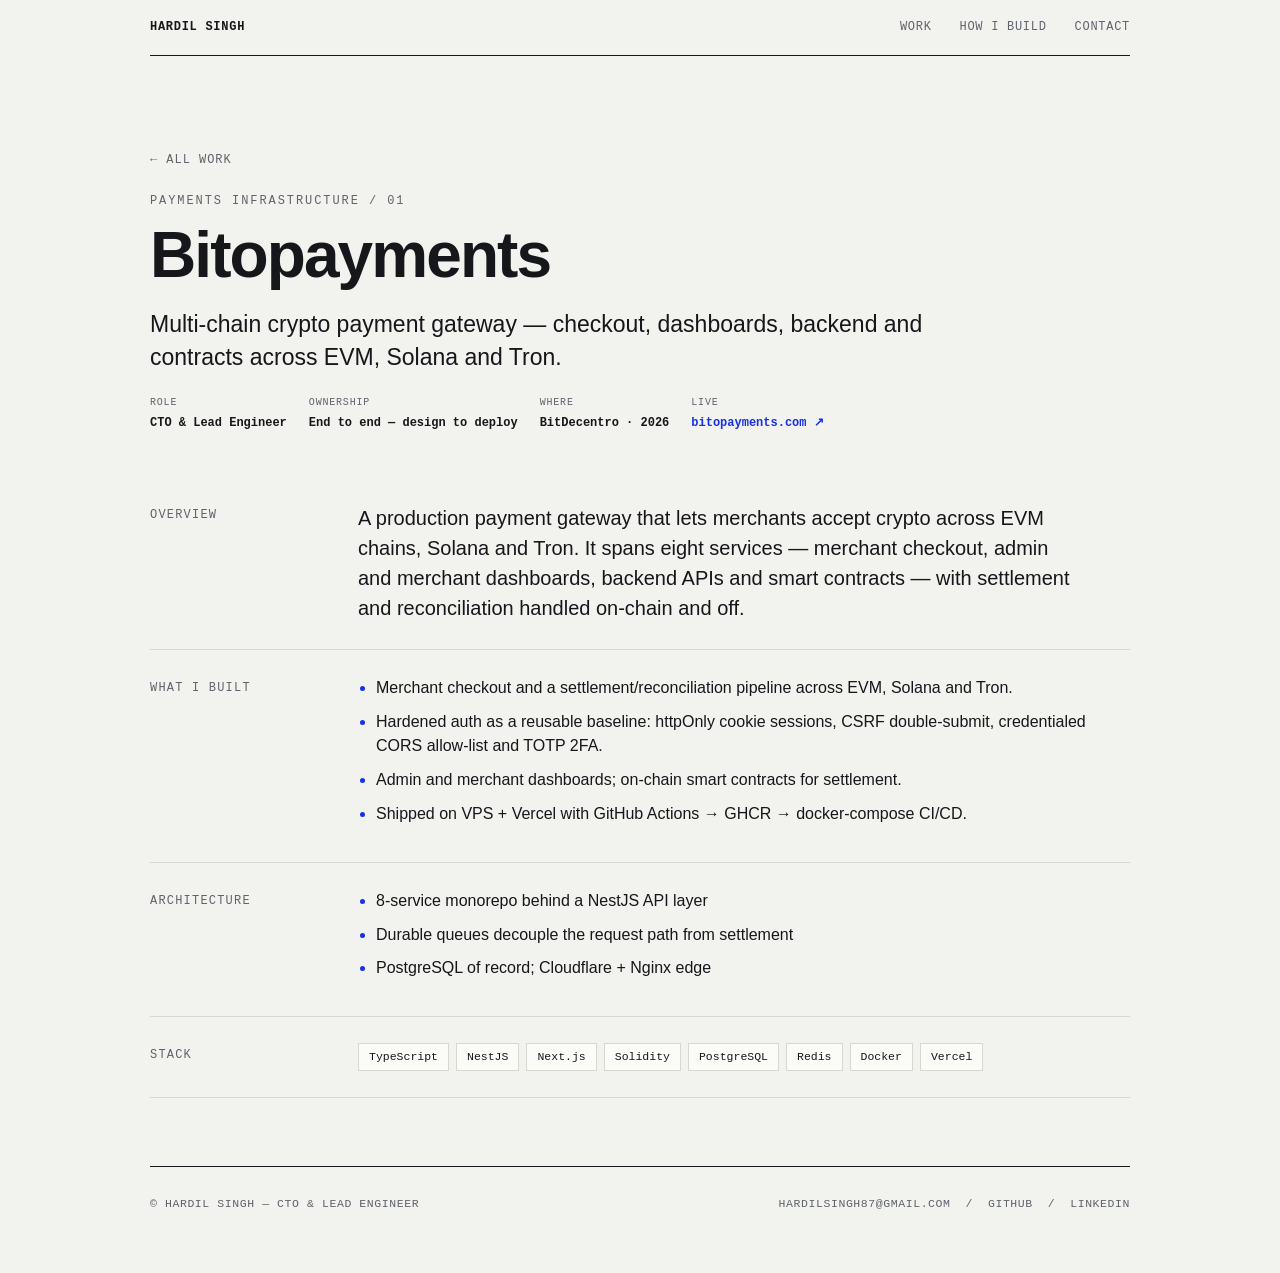
==== projects/bitopayments.html @ cbdc2885 "Rebuild portfolio: multi-page site, 7 project case studies, AI-first section Co-Authored-By: Claude " ====
<!doctype html>
<html lang="en">
<head>
<meta charset="utf-8">
<meta name="viewport" content="width=device-width, initial-scale=1">
<title>Bitopayments — Hardil Singh</title>
<meta name="description" content="Multi-chain crypto payment gateway — checkout, dashboards, backend and contracts across EVM, Solana and Tron.">
<link rel="stylesheet" href="/style.css">
</head>
<body><div class="wrap"><div class="top">
  <a class="nm" href="/">HARDIL SINGH</a>
  <nav>
    <a href="/#work">Work</a>
    <a href="/#how">How I build</a>
    <a href="mailto:hardilsingh87@gmail.com">Contact</a>
  </nav>
</div></div><div class="wrap">
  <header class="hero" style="padding-bottom:8px;">
    <a class="backlink" href="/#work">&larr; All work</a>
    <div class="kicker" style="margin-top:22px;">Payments infrastructure / 01</div>
    <h1 style="font-size:clamp(38px,7vw,64px);">Bitopayments</h1>
    <p class="sub">Multi-chain crypto payment gateway — checkout, dashboards, backend and contracts across EVM, Solana and Tron.</p>
    <div class="detail-meta">
      <div><span>Role</span><b>CTO &amp; Lead Engineer</b></div>
      <div><span>Ownership</span><b>End to end — design to deploy</b></div>
      <div><span>Where</span><b>BitDecentro · 2026</b></div>
      <div><span>Live</span><b><a href="https://bitopayments.com">bitopayments.com &nearr;</a></b></div>
    </div>
  </header>

  <section style="padding-top:36px;">
    <div class="body-cols"><div class="lbl">Overview</div><p class="lede">A production payment gateway that lets merchants accept crypto across EVM chains, Solana and Tron. It spans eight services — merchant checkout, admin and merchant dashboards, backend APIs and smart contracts — with settlement and reconciliation handled on-chain and off.</p></div>
    <div class="body-cols"><div class="lbl">What I built</div><ul><li>Merchant checkout and a settlement/reconciliation pipeline across EVM, Solana and Tron.</li><li>Hardened auth as a reusable baseline: httpOnly cookie sessions, CSRF double-submit, credentialed CORS allow-list and TOTP 2FA.</li><li>Admin and merchant dashboards; on-chain smart contracts for settlement.</li><li>Shipped on VPS + Vercel with GitHub Actions → GHCR → docker-compose CI/CD.</li></ul></div>
    <div class="body-cols"><div class="lbl">Architecture</div><ul><li>8-service monorepo behind a NestJS API layer</li><li>Durable queues decouple the request path from settlement</li><li>PostgreSQL of record; Cloudflare + Nginx edge</li></ul></div>
    <div class="body-cols"><div class="lbl">Stack</div><div class="chips"><span>TypeScript</span><span>NestJS</span><span>Next.js</span><span>Solidity</span><span>PostgreSQL</span><span>Redis</span><span>Docker</span><span>Vercel</span></div></div>
  </section>
</div><div class="wrap"><footer>
  <span>© Hardil Singh — CTO &amp; Lead Engineer</span>
  <span><a href="mailto:hardilsingh87@gmail.com">hardilsingh87@gmail.com</a> &nbsp;/&nbsp; <a href="https://github.com/hardil-bitdecentro">GitHub</a> &nbsp;/&nbsp; <a href="https://www.linkedin.com/in/hardil-singh-a0726788">LinkedIn</a></span>
</footer></div></body></html>
---- style.css ----
:root{
  --paper:#f2f2ee; --card:#fbfbf8; --ink:#16171b; --sub:#5f636b; --line:#d7d7cf;
  --accent:#1631e6; --live:#0a7d3c; --hair:#c9c9bf;
  --mono:ui-monospace,"SF Mono","JetBrains Mono",Menlo,Consolas,monospace;
  --sans:"Helvetica Neue",Helvetica,Arial,sans-serif;
}
*{box-sizing:border-box;}
html{scroll-behavior:smooth;-webkit-text-size-adjust:100%;}
body{margin:0;background:var(--paper);color:var(--ink);font-family:var(--sans);font-size:16px;line-height:1.55;-webkit-font-smoothing:antialiased;}
a{color:inherit;text-decoration:none;}
::selection{background:var(--accent);color:#fff;}
.wrap{max-width:1060px;margin:0 auto;padding:0 clamp(20px,4vw,40px);}
.mono{font-family:var(--mono);}

/* top bar */
.top{display:flex;justify-content:space-between;align-items:center;padding:18px 0;
  border-bottom:1.5px solid var(--ink);font-family:var(--mono);font-size:12px;
  letter-spacing:.06em;text-transform:uppercase;}
.top .nm{font-weight:700;}
.top nav a{margin-left:20px;color:var(--sub);}
.top nav a:hover{color:var(--accent);}

/* hero */
.hero{padding:clamp(48px,9vw,90px) 0 40px;}
.kicker{font-family:var(--mono);font-size:12px;letter-spacing:.16em;text-transform:uppercase;color:var(--sub);}
h1{font-weight:800;letter-spacing:-.03em;line-height:.96;margin:14px 0 0;}
.hero h1{font-size:clamp(42px,9vw,86px);}
.hero .sub{font-size:clamp(17px,2.4vw,23px);max-width:62ch;margin:22px 0 0;color:var(--ink);font-weight:500;line-height:1.4;}
.hero .sub b{font-weight:700;}
.links{display:flex;flex-wrap:wrap;gap:10px 10px;margin-top:30px;font-family:var(--mono);font-size:12.5px;}
.links a{border:1.5px solid var(--ink);padding:9px 14px;letter-spacing:.03em;text-transform:uppercase;transition:.12s;}
.links a:hover{background:var(--ink);color:var(--paper);}
.links a.pr{background:var(--ink);color:var(--paper);}
.links a.pr:hover{background:var(--accent);border-color:var(--accent);}

/* fact strip */
.facts{display:grid;grid-template-columns:repeat(4,1fr);border-top:1px solid var(--line);margin-top:44px;}
.facts div{padding:14px 16px 14px 0;border-bottom:1px solid var(--line);font-family:var(--mono);}
.facts span{display:block;color:var(--sub);text-transform:uppercase;letter-spacing:.09em;font-size:10px;margin-bottom:5px;}
.facts b{font-weight:600;font-size:13.5px;}
@media(max-width:680px){.facts{grid-template-columns:repeat(2,1fr);}}

/* section header */
section{padding:clamp(44px,7vw,68px) 0;}
.sh{display:flex;justify-content:space-between;align-items:baseline;gap:16px;
  padding-bottom:14px;border-bottom:1.5px solid var(--ink);}
.sh h2{font-family:var(--mono);font-size:13px;text-transform:uppercase;letter-spacing:.14em;font-weight:700;margin:0;}
.sh .c{font-family:var(--mono);font-size:11px;color:var(--sub);text-transform:uppercase;letter-spacing:.08em;}

/* project index */
.index a.row{display:grid;grid-template-columns:52px 1fr;gap:24px;
  padding:24px 0;border-bottom:1px solid var(--line);transition:padding .14s,background .14s;}
.index a.row:hover{padding-left:12px;background:linear-gradient(90deg,rgba(22,49,230,.05),transparent 70%);}
.index .num{font-family:var(--mono);font-size:13px;color:var(--accent);padding-top:9px;}
.index .rowtop{display:flex;justify-content:space-between;align-items:baseline;gap:20px;}
.index .nm{font-size:clamp(22px,3.4vw,31px);font-weight:800;letter-spacing:-.02em;line-height:1.05;}
.index .cat{font-family:var(--mono);font-size:11px;color:var(--sub);text-transform:uppercase;letter-spacing:.11em;margin-top:9px;}
.index .desc{font-size:14.5px;color:var(--sub);margin-top:9px;max-width:60ch;line-height:1.5;}
.index .side{text-align:right;white-space:nowrap;font-family:var(--mono);}
.status{font-family:var(--mono);font-size:11px;text-transform:uppercase;letter-spacing:.06em;}
.status.live{color:var(--live);}
.status.live::before{content:"\25CF\00a0";}
.status.priv{color:var(--sub);}
.index .go{display:block;font-family:var(--mono);font-size:11.5px;color:var(--sub);margin-top:6px;}
.index a.row:hover .go{color:var(--accent);}
@media(max-width:560px){.index a.row{grid-template-columns:34px 1fr;gap:14px;}.index .rowtop{flex-direction:column;gap:5px;}.index .side{text-align:left;}}

/* process (numbered) */
.proc{display:grid;grid-template-columns:repeat(5,1fr);border-top:1px solid var(--line);}
.proc .st{padding:22px 18px 24px 0;border-bottom:1px solid var(--line);}
.proc .st .n{font-family:var(--mono);font-size:12px;color:var(--accent);}
.proc .st h3{font-size:17px;font-weight:800;letter-spacing:-.01em;margin:10px 0 8px;}
.proc .st p{font-size:13px;color:var(--sub);margin:0 0 12px;line-height:1.5;}
.proc .st .tool{font-family:var(--mono);font-size:10.5px;color:var(--ink);text-transform:uppercase;letter-spacing:.04em;border-top:1px solid var(--hair);padding-top:8px;}
@media(max-width:820px){.proc{grid-template-columns:1fr 1fr;}}
@media(max-width:520px){.proc{grid-template-columns:1fr;}}
.loop{font-family:var(--mono);font-size:12px;color:var(--sub);margin-top:16px;text-transform:uppercase;letter-spacing:.05em;}
.loop b{color:var(--accent);}

/* architecture schematic */
.arch{margin-top:8px;border:1.5px solid var(--ink);}
.layer{display:grid;grid-template-columns:200px 1fr;gap:20px;padding:14px 18px;border-bottom:1px solid var(--line);}
.layer:last-child{border-bottom:none;}
.layer .ln{font-family:var(--mono);font-size:12px;font-weight:700;text-transform:uppercase;letter-spacing:.05em;}
.layer .ld{font-size:13.5px;color:var(--sub);line-height:1.5;}
.layer.hot{background:var(--card);}
.layer.hot .ln{color:var(--accent);}
@media(max-width:560px){.layer{grid-template-columns:1fr;gap:4px;}}

/* prose / detail */
.lede{font-size:clamp(17px,2.2vw,20px);line-height:1.5;max-width:64ch;margin:0;}
.body-cols{display:grid;grid-template-columns:180px 1fr;gap:28px;padding:26px 0;border-bottom:1px solid var(--line);}
.body-cols .lbl{font-family:var(--mono);font-size:12px;text-transform:uppercase;letter-spacing:.1em;color:var(--sub);padding-top:3px;}
.body-cols ul{margin:0;padding-left:18px;}
.body-cols li{margin-bottom:9px;line-height:1.55;}
.body-cols li::marker{color:var(--accent);}
.body-cols p{margin:0;}
.chips{display:flex;flex-wrap:wrap;gap:7px;}
.chips span{font-family:var(--mono);font-size:11.5px;border:1px solid var(--line);padding:4px 10px;color:var(--ink);background:var(--card);}
@media(max-width:620px){.body-cols{grid-template-columns:1fr;gap:8px;}}

/* also-built */
.also{display:grid;grid-template-columns:repeat(3,1fr);gap:0;border-top:1px solid var(--line);}
.also div{padding:18px 18px 20px 0;border-bottom:1px solid var(--line);font-size:14px;color:var(--sub);}
.also b{color:var(--ink);display:block;font-family:var(--mono);font-size:12px;text-transform:uppercase;letter-spacing:.06em;margin-bottom:7px;}
@media(max-width:680px){.also{grid-template-columns:1fr;}}

footer{border-top:1.5px solid var(--ink);padding:28px 0 60px;font-family:var(--mono);font-size:11.5px;
  text-transform:uppercase;letter-spacing:.05em;color:var(--sub);
  display:flex;justify-content:space-between;gap:16px;flex-wrap:wrap;}
footer a:hover{color:var(--accent);}
.backlink{font-family:var(--mono);font-size:12px;color:var(--sub);text-transform:uppercase;letter-spacing:.08em;}
.backlink:hover{color:var(--accent);}
.detail-meta{display:flex;flex-wrap:wrap;gap:22px;margin-top:22px;font-family:var(--mono);font-size:12px;}
.detail-meta div span{display:block;color:var(--sub);text-transform:uppercase;letter-spacing:.08em;font-size:10px;margin-bottom:4px;}
.detail-meta div b{font-weight:600;}
.detail-meta a{color:var(--accent);}
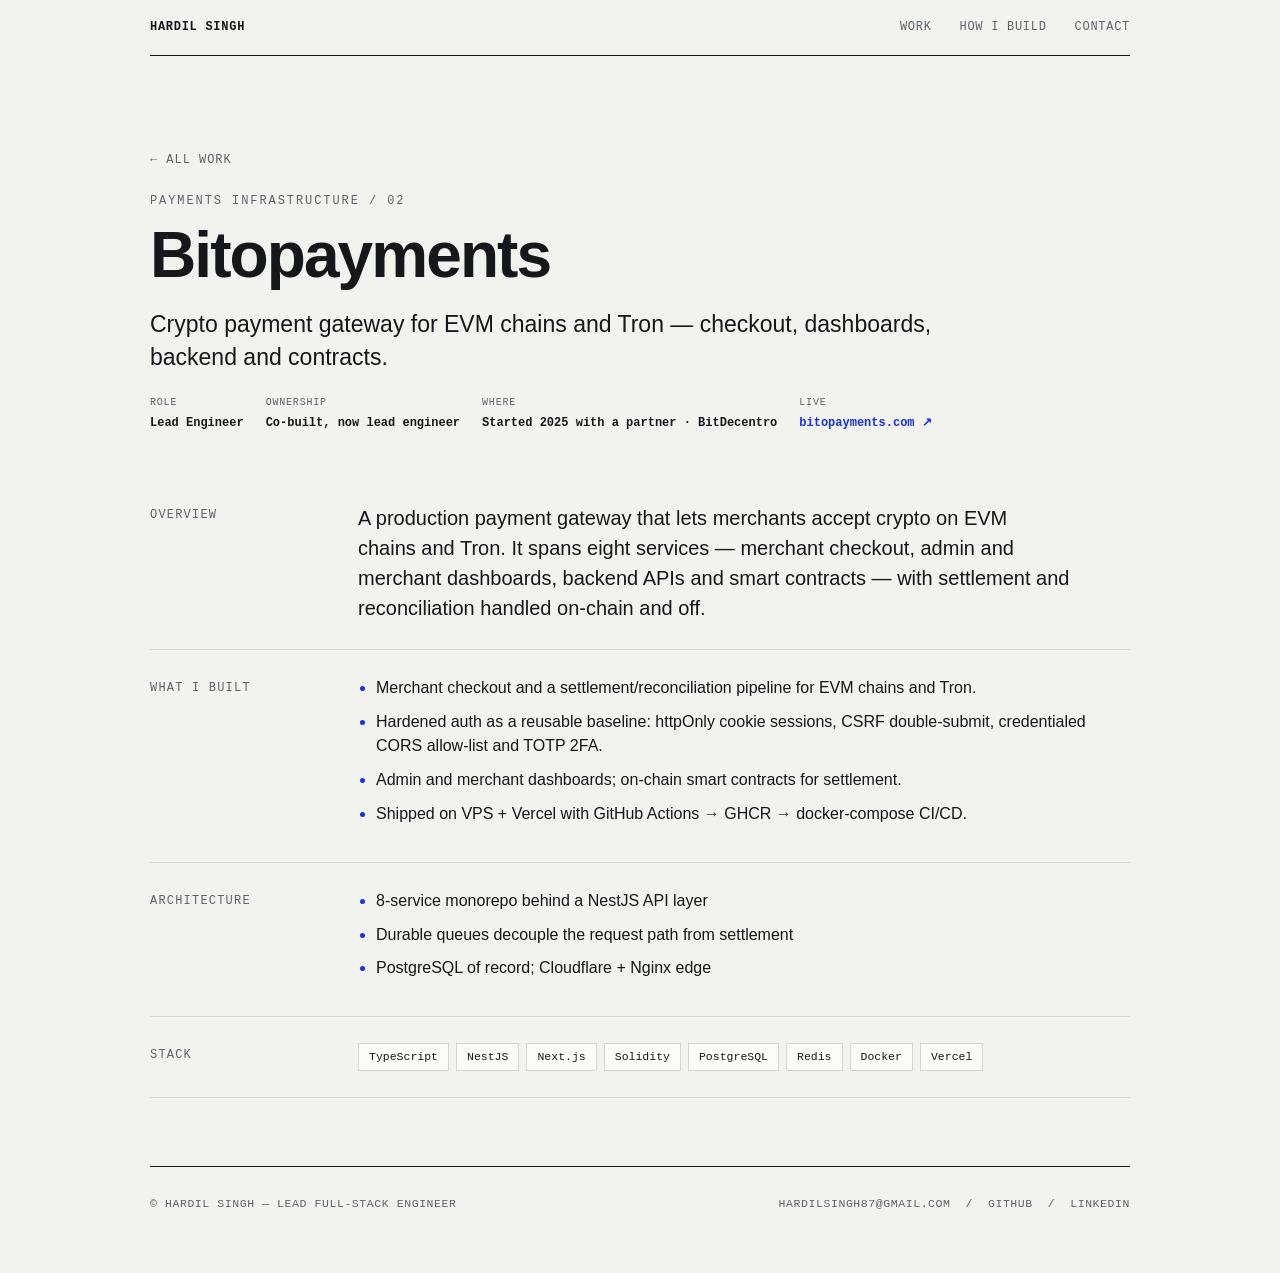
==== commit 730d7805: "Update portfolio for France job search: Lead Engineer title, add Posthaste case study, correct facts" ====
--- a/projects/bitopayments.html
+++ b/projects/bitopayments.html
@@ -4,7 +4,7 @@
 <meta charset="utf-8">
 <meta name="viewport" content="width=device-width, initial-scale=1">
 <title>Bitopayments — Hardil Singh</title>
-<meta name="description" content="Multi-chain crypto payment gateway — checkout, dashboards, backend and contracts across EVM, Solana and Tron.">
+<meta name="description" content="Crypto payment gateway for EVM chains and Tron — checkout, dashboards, backend and contracts.">
 <link rel="stylesheet" href="/style.css">
 </head>
 <body><div class="wrap"><div class="top">
@@ -17,24 +17,24 @@
 </div></div><div class="wrap">
   <header class="hero" style="padding-bottom:8px;">
     <a class="backlink" href="/#work">&larr; All work</a>
-    <div class="kicker" style="margin-top:22px;">Payments infrastructure / 01</div>
+    <div class="kicker" style="margin-top:22px;">Payments infrastructure / 02</div>
     <h1 style="font-size:clamp(38px,7vw,64px);">Bitopayments</h1>
-    <p class="sub">Multi-chain crypto payment gateway — checkout, dashboards, backend and contracts across EVM, Solana and Tron.</p>
+    <p class="sub">Crypto payment gateway for EVM chains and Tron — checkout, dashboards, backend and contracts.</p>
     <div class="detail-meta">
-      <div><span>Role</span><b>CTO &amp; Lead Engineer</b></div>
-      <div><span>Ownership</span><b>End to end — design to deploy</b></div>
-      <div><span>Where</span><b>BitDecentro · 2026</b></div>
+      <div><span>Role</span><b>Lead Engineer</b></div>
+      <div><span>Ownership</span><b>Co-built, now lead engineer</b></div>
+      <div><span>Where</span><b>Started 2025 with a partner · BitDecentro</b></div>
       <div><span>Live</span><b><a href="https://bitopayments.com">bitopayments.com &nearr;</a></b></div>
     </div>
   </header>
 
   <section style="padding-top:36px;">
-    <div class="body-cols"><div class="lbl">Overview</div><p class="lede">A production payment gateway that lets merchants accept crypto across EVM chains, Solana and Tron. It spans eight services — merchant checkout, admin and merchant dashboards, backend APIs and smart contracts — with settlement and reconciliation handled on-chain and off.</p></div>
-    <div class="body-cols"><div class="lbl">What I built</div><ul><li>Merchant checkout and a settlement/reconciliation pipeline across EVM, Solana and Tron.</li><li>Hardened auth as a reusable baseline: httpOnly cookie sessions, CSRF double-submit, credentialed CORS allow-list and TOTP 2FA.</li><li>Admin and merchant dashboards; on-chain smart contracts for settlement.</li><li>Shipped on VPS + Vercel with GitHub Actions → GHCR → docker-compose CI/CD.</li></ul></div>
+    <div class="body-cols"><div class="lbl">Overview</div><p class="lede">A production payment gateway that lets merchants accept crypto on EVM chains and Tron. It spans eight services — merchant checkout, admin and merchant dashboards, backend APIs and smart contracts — with settlement and reconciliation handled on-chain and off.</p></div>
+    <div class="body-cols"><div class="lbl">What I built</div><ul><li>Merchant checkout and a settlement/reconciliation pipeline for EVM chains and Tron.</li><li>Hardened auth as a reusable baseline: httpOnly cookie sessions, CSRF double-submit, credentialed CORS allow-list and TOTP 2FA.</li><li>Admin and merchant dashboards; on-chain smart contracts for settlement.</li><li>Shipped on VPS + Vercel with GitHub Actions → GHCR → docker-compose CI/CD.</li></ul></div>
     <div class="body-cols"><div class="lbl">Architecture</div><ul><li>8-service monorepo behind a NestJS API layer</li><li>Durable queues decouple the request path from settlement</li><li>PostgreSQL of record; Cloudflare + Nginx edge</li></ul></div>
     <div class="body-cols"><div class="lbl">Stack</div><div class="chips"><span>TypeScript</span><span>NestJS</span><span>Next.js</span><span>Solidity</span><span>PostgreSQL</span><span>Redis</span><span>Docker</span><span>Vercel</span></div></div>
   </section>
 </div><div class="wrap"><footer>
-  <span>© Hardil Singh — CTO &amp; Lead Engineer</span>
+  <span>© Hardil Singh — Lead Full-Stack Engineer</span>
   <span><a href="mailto:hardilsingh87@gmail.com">hardilsingh87@gmail.com</a> &nbsp;/&nbsp; <a href="https://github.com/hardil-bitdecentro">GitHub</a> &nbsp;/&nbsp; <a href="https://www.linkedin.com/in/hardil-singh-a0726788">LinkedIn</a></span>
 </footer></div></body></html>
--- a/style.css
+++ b/style.css
@@ -96,6 +96,10 @@
 .body-cols li{margin-bottom:9px;line-height:1.55;}
 .body-cols li::marker{color:var(--accent);}
 .body-cols p{margin:0;}
+#writing .body-cols{border-bottom:none;padding:16px 0;}
+#writing .body-cols a{color:var(--ink);font-weight:700;border-bottom:1.5px solid var(--line);}
+#writing .body-cols a:hover{color:var(--accent);border-bottom-color:var(--accent);}
+#writing{border-bottom:1px solid var(--line);}
 .chips{display:flex;flex-wrap:wrap;gap:7px;}
 .chips span{font-family:var(--mono);font-size:11.5px;border:1px solid var(--line);padding:4px 10px;color:var(--ink);background:var(--card);}
 @media(max-width:620px){.body-cols{grid-template-columns:1fr;gap:8px;}}
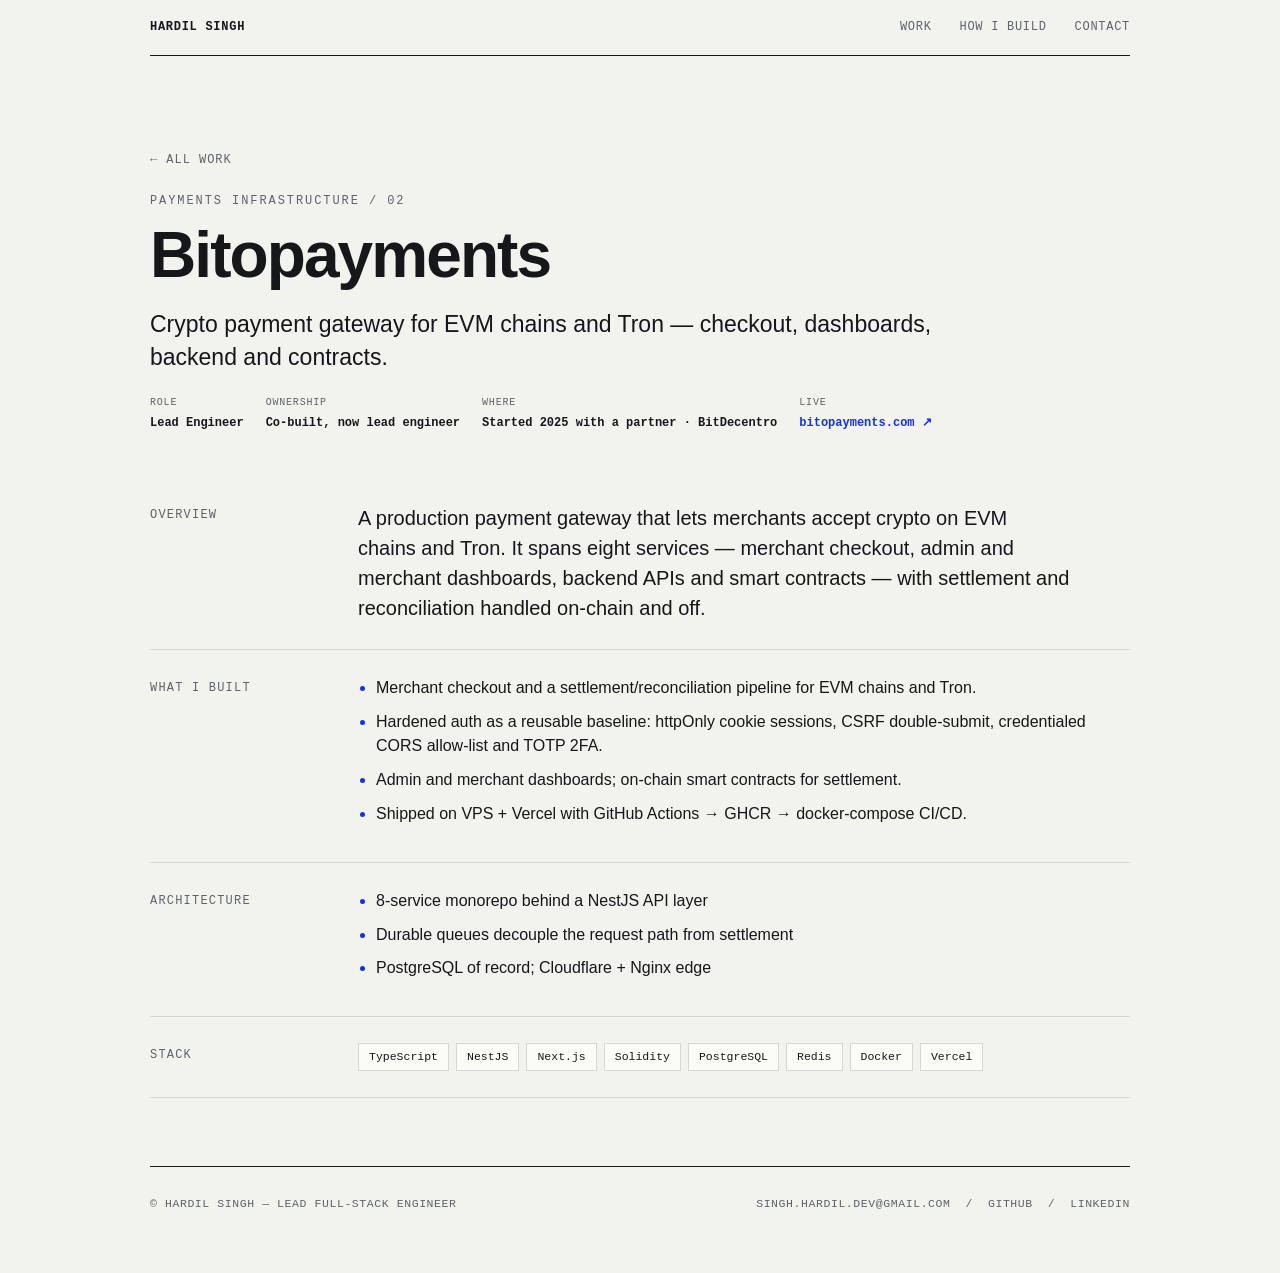
==== commit 16220bc1: "Update contact email Co-Authored-By: Claude Opus 5 (1M context) <noreply@anthropic.com> Claude-Sessi" ====
--- a/projects/bitopayments.html
+++ b/projects/bitopayments.html
@@ -12,7 +12,7 @@
   <nav>
     <a href="/#work">Work</a>
     <a href="/#how">How I build</a>
-    <a href="mailto:hardilsingh87@gmail.com">Contact</a>
+    <a href="mailto:singh.hardil.dev@gmail.com">Contact</a>
   </nav>
 </div></div><div class="wrap">
   <header class="hero" style="padding-bottom:8px;">
@@ -36,5 +36,5 @@
   </section>
 </div><div class="wrap"><footer>
   <span>© Hardil Singh — Lead Full-Stack Engineer</span>
-  <span><a href="mailto:hardilsingh87@gmail.com">hardilsingh87@gmail.com</a> &nbsp;/&nbsp; <a href="https://github.com/hardil-bitdecentro">GitHub</a> &nbsp;/&nbsp; <a href="https://www.linkedin.com/in/hardil-singh-a0726788">LinkedIn</a></span>
+  <span><a href="mailto:singh.hardil.dev@gmail.com">singh.hardil.dev@gmail.com</a> &nbsp;/&nbsp; <a href="https://github.com/hardil-bitdecentro">GitHub</a> &nbsp;/&nbsp; <a href="https://www.linkedin.com/in/hardil-singh-a0726788">LinkedIn</a></span>
 </footer></div></body></html>
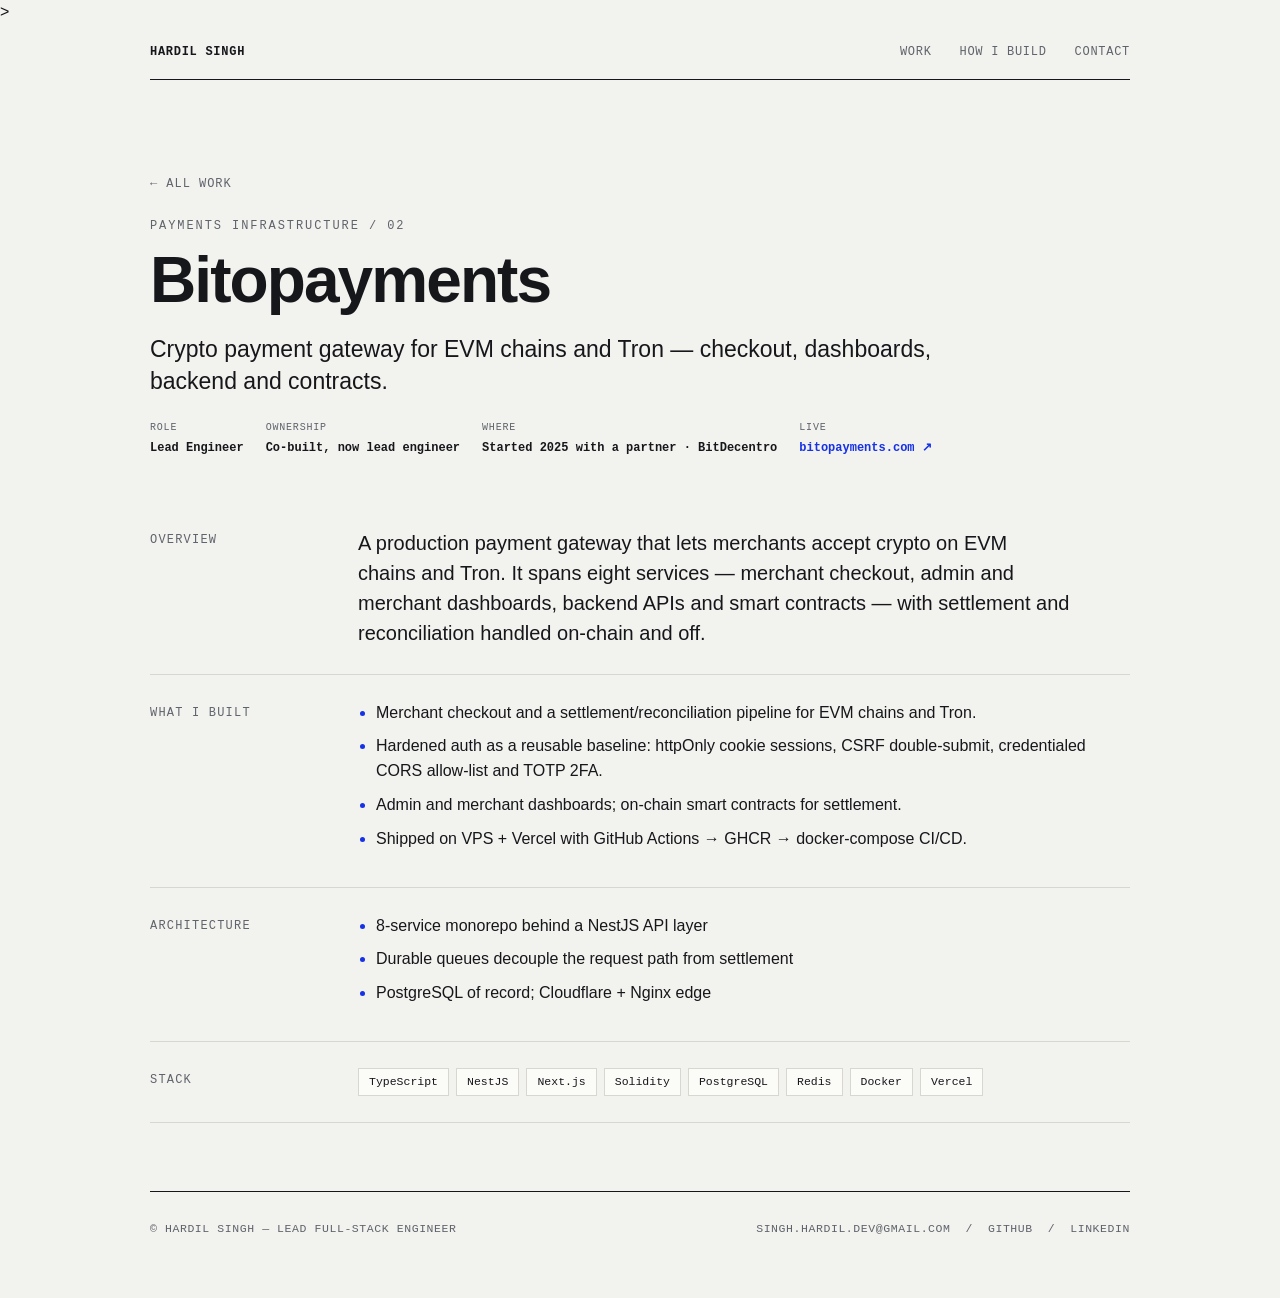
==== commit 90ccc718: "Add Open Graph preview image and tags for link previews" ====
--- a/projects/bitopayments.html
+++ b/projects/bitopayments.html
@@ -4,7 +4,16 @@
 <meta charset="utf-8">
 <meta name="viewport" content="width=device-width, initial-scale=1">
 <title>Bitopayments — Hardil Singh</title>
-<meta name="description" content="Crypto payment gateway for EVM chains and Tron — checkout, dashboards, backend and contracts.">
+<meta name="description" content="Crypto payment gateway for EVM chains and Tron — checkout, dashboards, backend and contracts."
+<meta property="og:type" content="website">
+<meta property="og:url" content="https://hardil-bitdecentro.github.io/projects/bitopayments.html">
+<meta property="og:title" content="Bitopayments — Hardil Singh">
+<meta property="og:description" content="Crypto payment gateway for EVM chains and Tron — checkout, dashboards, backend and contracts.">
+<meta property="og:image" content="https://hardil-bitdecentro.github.io/og.png">
+<meta property="og:image:width" content="1200">
+<meta property="og:image:height" content="630">
+<meta name="twitter:card" content="summary_large_image">
+<meta name="twitter:image" content="https://hardil-bitdecentro.github.io/og.png">>
 <link rel="stylesheet" href="/style.css">
 </head>
 <body><div class="wrap"><div class="top">
